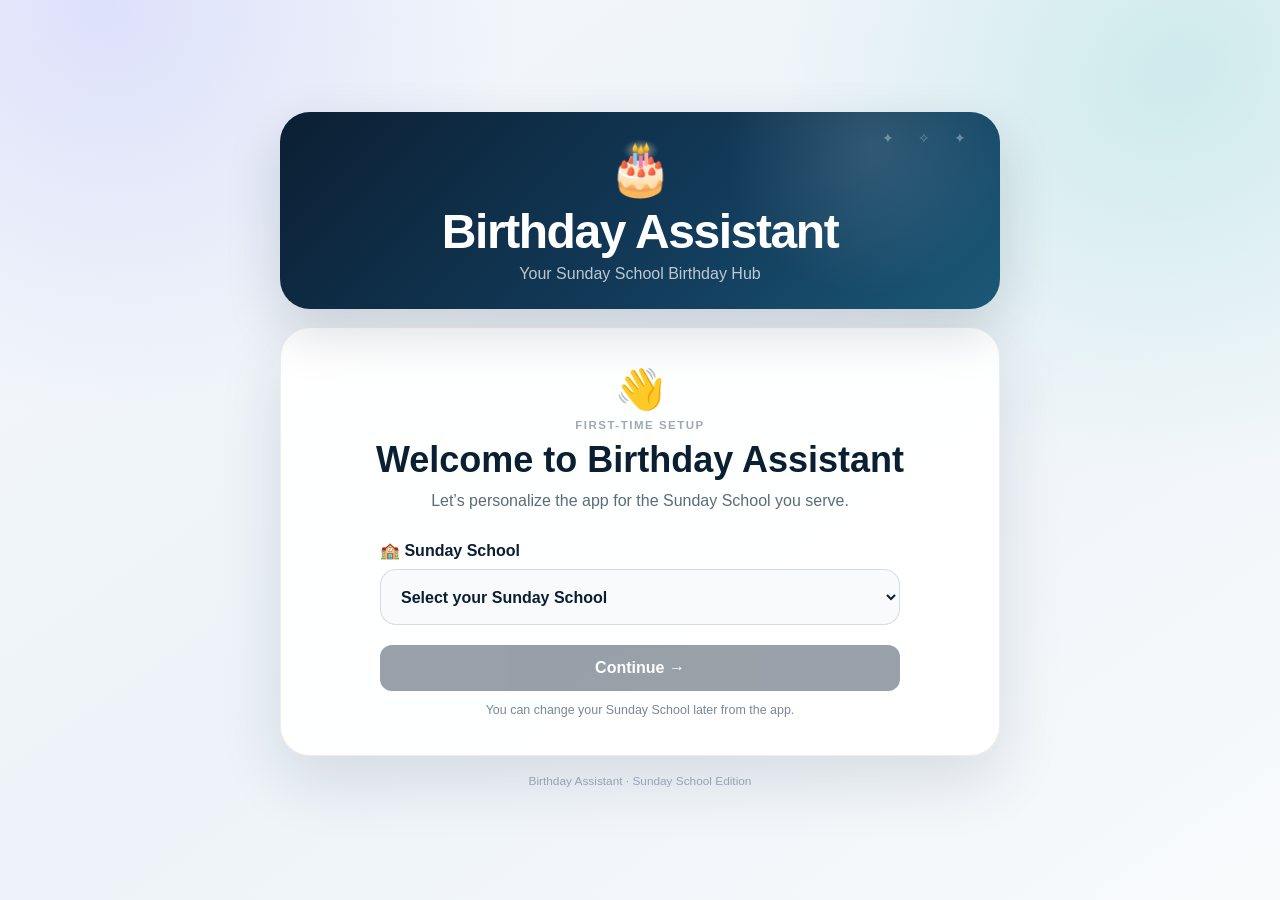
==== index.html @ 78a112b6 "Add files via upload" ====
<!DOCTYPE html>
<html lang="en">
<head>
  <meta charset="UTF-8">
  <meta name="viewport" content="width=device-width, initial-scale=1, viewport-fit=cover">
  <meta name="theme-color" content="#0b1f33">
  <meta name="apple-mobile-web-app-capable" content="yes">
  <meta name="apple-mobile-web-app-status-bar-style" content="default">
  <meta name="apple-mobile-web-app-title" content="Birthday Assistant">
  <link rel="manifest" href="manifest.json">
  <link rel="apple-touch-icon" href="icons/icon-192.png">
  <link rel="stylesheet" href="style.css?v=1.8.2">
  <title>Birthday Assistant</title>
  <script src="https://cdn.onesignal.com/sdks/web/v16/OneSignalSDK.page.js" defer></script>
  <!-- Birthday Assistant V1.8.2 — Priority 2 Step 2A -->
</head>
<body>
  <section class="class-onboarding" id="classOnboarding" aria-labelledby="classOnboardingTitle" hidden>
    <div class="class-onboarding-shell">
      <div class="class-onboarding-brand">
        <div class="class-onboarding-cake" aria-hidden="true">🎂</div>
        <div class="class-onboarding-brand-name">Birthday Assistant</div>
        <div class="class-onboarding-tagline">Your Sunday School Birthday Hub</div>
      </div>

      <div class="class-onboarding-card">
        <div class="class-onboarding-icon" aria-hidden="true">👋</div>
        <div class="section-kicker">FIRST-TIME SETUP</div>
        <h1 id="classOnboardingTitle">Welcome to Birthday Assistant</h1>
        <p class="class-onboarding-intro">Let’s personalize the app for the Sunday School you serve.</p>

        <div class="class-select-field">
          <label for="sundaySchoolSelect">🏫 Sunday School</label>
          <select id="sundaySchoolSelect">
            <option value="" selected disabled>Select your Sunday School</option>
            <option value="AvaKerolos">Ava Kerolos</option>
            <option value="Malayka">Malayka</option>
            <option value="AbounFaltaous">Abouna Faltaous</option>
          </select>
        </div>

        <div class="class-selection-preview" id="classSelectionPreview" hidden aria-live="polite">
          <div class="class-preview-logo-wrap"><img id="classPreviewLogo" class="class-preview-logo" src="logos/avakerolos-sonntagsschule.png" alt="" aria-hidden="true"></div>
          <div>
            <strong id="classPreviewName">Sunday School</strong>
            <span id="classPreviewText">Your birthday reminders and cards will be personalized for this class.</span>
          </div>
        </div>

        <button type="button" id="classOnboardingContinue" class="primary-action class-onboarding-continue" disabled>Continue →</button>
        <p class="class-onboarding-note">You can change your Sunday School later from the app.</p>
      </div>

      <div class="class-onboarding-footer">Birthday Assistant · Sunday School Edition</div>
    </div>
  </section>

  <main class="app" id="mainApp">
    <header class="hero">
      <div class="cake">🎂</div>
      <h1>Birthday Assistant</h1>
      <p>Never miss an important birthday.</p>
      <button type="button" id="selectedClassBadge" class="selected-class-badge" hidden aria-label="Change Sunday School"><img id="selectedClassBadgeLogo" class="selected-class-badge-logo" src="logos/avakerolos-sonntagsschule.png" alt="" aria-hidden="true"><span id="selectedClassBadgeText"></span><span aria-hidden="true">⌄</span></button>
      <div class="hero-tools" aria-label="App tools">
        <button type="button" id="enablePush" class="top-tool-button notification-tool needs-attention" aria-label="Enable birthday notifications" title="Birthday notifications">🔔<span class="tool-status-dot" aria-hidden="true"></span></button>
        <button type="button" id="adminDiagnosticsToggle" class="top-tool-button diagnostics-tool" aria-controls="adminDiagnostics" aria-expanded="false" title="Technical diagnostics" aria-label="Technical diagnostics">⚙️</button>
      </div>
    </header>

    <section class="notification-strip" id="notificationsPanel" aria-live="polite" hidden>
      <span id="pushStatus">⏳ Preparing push notifications...</span>
      <button id="testLocal" type="button" class="admin-only-control" hidden>🧪 Test</button>
    </section>

    <section class="card reminders-card dashboard-wide" id="remindersCard">
      <div class="section-heading">
        <div>
          <h2>🔔 Birthday Reminders</h2>
          <p class="section-subtitle">Your active birthday reminders stay here for 24 hours.</p>
        </div>
        <span id="reminderCount" class="count-badge">0</span>
      </div>
      <div id="remindersList" class="reminders-list"></div>
      <div id="noReminders" class="empty-state">
        <div class="empty-icon">🎈</div>
        <strong>No active reminders</strong>
        <span>Birthday notifications you receive will appear here.</span>
      </div>
    </section>


    <section class="card dashboard-wide my-cards-card collapsed" id="myCardsCard">
      <button type="button" class="my-cards-toggle" id="myCardsToggle" aria-expanded="false" aria-controls="myCardsContent">
        <span class="my-cards-heading">
          <span>🖼️</span>
          <span>
            <strong>My Cards</strong>
            <small>Your saved birthday cards stay here until you delete them.</small>
          </span>
        </span>
        <span class="my-cards-toggle-right">
          <span id="savedCardCount" class="count-badge">0</span>
          <span class="my-cards-chevron" aria-hidden="true">⌄</span>
        </span>
      </button>
      <div id="myCardsContent" class="my-cards-content" hidden>
        <div id="savedCardsList" class="saved-cards-grid"></div>
        <div id="noSavedCards" class="empty-state">
          <div class="empty-icon">🖼️</div>
          <strong>No saved cards yet</strong>
          <span>Create a card from a birthday reminder and save it here.</span>
        </div>
        <div class="my-cards-actions">
          <button type="button" id="createNewCardFromLibrary" class="primary-action">＋ Create New Card</button>
        </div>
      </div>
    </section>

    <details class="diagnostics admin-diagnostics" id="adminDiagnostics">
      <summary>🛠️ Technical Diagnostics</summary>
      <div class="diag-content">
        <div class="diag-row"><span>OneSignal SDK</span><strong id="diagSdk">Checking...</strong></div>
        <div class="diag-row"><span>Push supported</span><strong id="diagSupport">Checking...</strong></div>
        <div class="diag-row"><span>Native permission</span><strong id="diagPermission">Checking...</strong></div>
        <div class="diag-row"><span>Opted in</span><strong id="diagOptedIn">Checking...</strong></div>
        <div class="diag-row"><span>Subscription ID</span><strong id="diagSubId">Checking...</strong></div>
        <div class="diag-row"><span>Push token</span><strong id="diagToken">Checking...</strong></div>
        <div class="diag-row"><span>PWA service worker</span><strong id="diagPwaSw">Checking...</strong></div>
        <div class="diag-row"><span>OneSignal worker</span><strong id="diagOsSw">Checking...</strong></div>
        <div class="diag-row"><span>OneSignal worker state</span><strong id="diagOsState">Checking...</strong></div>
        <div class="diag-row"><span>OneSignal worker scope</span><strong id="diagOsScope">Checking...</strong></div>
        <div class="diag-row"><span>Selected Sunday School</span><strong id="diagSelectedClass">Checking...</strong></div>
        <div class="diag-row"><span>Notification scope</span><strong id="diagNotificationScope">Checking...</strong></div>
        <pre id="diagLog">Starting diagnostics...</pre>
      </div>
    </details>

    <section class="card dashboard-wide birthday-cards-info" id="birthdayCardsInfo">
      <div class="birthday-cards-info-icon" aria-hidden="true">🎁</div>
      <div class="birthday-cards-info-copy">
        <strong id="birthdayCardsInfoTitle">Ready to celebrate?</strong>
        <p id="birthdayCardsInfoText">Choose a birthday reminder above and turn it into a personalized card.</p>
      </div>
      <span class="birthday-cards-info-arrow" aria-hidden="true">↓</span>
    </section>
  
<section id="cardCreationHub" class="card-creation-hub" hidden aria-labelledby="cardCreationTitle">
  <div class="section-header">
    <div>
      <div class="section-kicker">Birthday Cards</div>
      <h2 id="cardCreationTitle">🎨 Create Your Birthday Card</h2>
      <p class="section-subtitle">How would you like to create it?</p>
    </div>
  </div>

  <div class="card-creation-options">
    <button type="button" class="creation-option" data-creation-method="template" onclick="BirthdayCardUI.openEditor()">
      <span class="creation-option-icon">🎨</span>
      <span class="creation-option-content">
        <strong>Create a Card</strong>
        <span>Choose a beautiful design and personalize it.</span>
      </span>
      <span class="creation-option-arrow" aria-hidden="true">›</span>
    </button>

    <button type="button" class="creation-option creation-option-ai" data-creation-method="ai">
      <span class="creation-option-icon">✨</span>
      <span class="creation-option-content">
        <strong>Use AI</strong>
        <span>Describe the person and let AI create something unique.</span>
      </span>
      <span class="creation-option-arrow" aria-hidden="true">›</span>
    </button>
  </div>

  <button type="button" id="closeCardCreationHub" class="secondary-action card-hub-back" onclick="BirthdayCardUI.closeHub()">← Back to Birthday Reminders</button>
</section>

<section id="aiCardStudio" class="ai-card-studio" hidden aria-labelledby="aiCardStudioTitle">
  <div class="ai-studio-topbar">
    <button type="button" id="closeAiStudio" class="icon-back" aria-label="Back">←</button>
    <div class="ai-studio-title">
      <div class="section-kicker">AI BIRTHDAY CARDS</div>
      <h2 id="aiCardStudioTitle">✨ AI Birthday Card Studio</h2>
      <p>Create a card that is unique to the person — not just another template.</p>
    </div>
    <div class="ai-powered-badge">✨<span><strong>AI Powered</strong><small>Unique designs</small></span></div>
  </div>

  <div class="ai-studio-layout">
    <div class="ai-input-panel">
      <div class="ai-step"><span>1</span><div><strong>Who is the card for?</strong><input id="aiPersonName" type="text" placeholder="Birthday person"></div></div>
      <div class="ai-step"><span>2</span><div><strong>Relationship</strong><div class="ai-chip-grid" id="aiRelationshipChoices">
        <button type="button" class="ai-chip active" data-ai-value="Friend">👥 Friend</button>
        <button type="button" class="ai-chip" data-ai-value="Family">👨‍👩‍👧 Family</button>
        <button type="button" class="ai-chip" data-ai-value="Partner">❤️ Partner</button>
        <button type="button" class="ai-chip" data-ai-value="Colleague">💼 Colleague</button>
      </div></div></div>
      <div class="ai-step"><span>3</span><div><strong>What's the mood?</strong><div class="ai-chip-grid" id="aiMoodChoices">
        <button type="button" class="ai-chip active" data-ai-value="Funny & Playful">😂 Funny & Playful</button>
        <button type="button" class="ai-chip" data-ai-value="Warm">❤️ Warm</button>
        <button type="button" class="ai-chip" data-ai-value="Elegant">✨ Elegant</button>
        <button type="button" class="ai-chip" data-ai-value="Energetic">⚡ Energetic</button>
      </div></div></div>
      <div class="ai-step"><span>4</span><div><strong>Interests / theme</strong><input id="aiInterest" type="text" placeholder="Football, travel, cooking..."></div></div>
      <div class="ai-step"><span>5</span><div><strong>Anything else? <em>optional</em></strong><textarea id="aiNotes" maxlength="500" placeholder="Turning 40, loves football and spending time with friends..."></textarea></div></div>
      <div class="ai-step"><span>6</span><div><strong>💡 Describe your card <em>optional</em></strong><textarea id="aiDesignDescription" maxlength="500" placeholder="Colorful and energetic, with football elements, stadium lights and lots of confetti..."></textarea><small class="ai-field-hint">Tell AI how you want the card to look, feel or be composed.</small></div></div>

      <button type="button" id="generateAiCards" class="ai-generate-button">✨ Generate My AI Card</button>
      <p class="ai-demo-note" id="aiDemoNote">Real AI generation is connected. Each generation uses OpenAI API credit.</p>
    </div>

    <div class="ai-results-panel">
      <div class="ai-results-header"><div><span class="section-kicker">AI GENERATED CARD</span><h3 id="aiResultsTitle">Your unique concepts will appear here</h3><p id="aiResultsSubtitle">Give AI a few details and it will create one personalized birthday artwork.</p></div><button type="button" id="generateAiAgain" class="secondary-action">↻ Generate New</button></div>
      <div id="aiGeneratedGrid" class="ai-generated-grid">
        <div class="ai-empty-results"><div>✨</div><strong>Nothing here yet</strong><span>Your generated birthday artwork will appear here.</span></div>
      </div>
      <div class="ai-result-actions">
        <button type="button" id="aiCustomizeSelected" class="secondary-action" disabled>✏️ Customize Selected Card</button>
        <button type="button" id="aiUseSelected" class="primary-action" disabled>💾 Save Card</button>
      </div>
    </div>
  </div>
</section>

<section id="cardEditor" class="card-editor-shell" hidden aria-labelledby="cardEditorTitle">
  <div class="editor-topbar">
    <button type="button" id="closeCardEditor" class="icon-back" aria-label="Back"><span aria-hidden="true">←</span></button>
    <div>
      <div class="section-kicker">BIRTHDAY CARDS</div>
      <h2 id="cardEditorTitle">Create Birthday Card</h2>
    </div>
    <div class="editor-badge" aria-hidden="true">🎂</div>
  </div>

  <div class="editor-layout">
    <div class="card-preview-panel">
      <div class="preview-label">LIVE PREVIEW</div>
      <div id="birthdayCardPreview" class="birthday-card-preview theme-celebration">
        <img id="previewAIImage" class="preview-ai-image" alt="AI-generated birthday artwork" hidden>
        <div class="card-theme-watermark" aria-hidden="true">🎉</div>
        <div class="card-decoration card-decoration-top">🎈　🎈　🎈</div>
        <div class="card-eyebrow">HAPPY BIRTHDAY</div>
        <div id="previewName" class="preview-name">Birthday!</div>
        <div id="previewMessage" class="preview-message"></div>
        <div class="card-decoration card-decoration-bottom">🎂　🎁　🎉</div>
      </div>
    </div>

    <div class="editor-controls">
      <div class="editor-field">
        <label for="cardName">Name</label>
        <input id="cardName" type="text" maxlength="60" autocomplete="off">
      </div>

      <div class="editor-field">
        <div class="field-label-row">
          <label for="cardMessage">Deine Nachricht</label>
          <span id="messageCounter">0/220</span>
        </div>
        <textarea id="cardMessage" maxlength="220" rows="5"></textarea>
      </div>

      <div class="design-section">
        <div class="field-label-row">
          <span class="field-label">Choose a Design</span>
          <button type="button" id="shuffleDesigns" class="shuffle-designs" title="Show six new designs">↻ New designs</button>
        </div>
        <div id="designOptions" class="design-options" aria-label="Birthday card designs"></div>
      </div>

      <div class="editor-actions">
        <button type="button" id="saveBirthdayCard" class="primary-action">💾 Save Card</button>
        <button type="button" id="cancelCardEditor" class="secondary-action">← Back</button>
      </div>
    </div>
  </div>
</section>


<div id="v151ComingSoon" class="v151-coming-soon" hidden role="dialog" aria-modal="true" aria-labelledby="v151ComingSoonTitle">
  <div class="v151-dialog">
    <div class="v151-dialog-icon" id="v151DialogIcon">🎨</div>
    <h3 id="v151ComingSoonTitle">Card Creator</h3>
    <p id="v151ComingSoonText">This creation option is part of the next V1.5 step. The V1.5.1 hub is ready, while the actual creator will be added next.</p>
    <button type="button" id="closeV151Dialog" class="primary-action">Got it</button>
  </div>
</div>


<div class="app-version" aria-label="App version">V1.8.2 • Step 2B</div>

</main>

  <script>
    window.OneSignalDeferred = window.OneSignalDeferred || [];

    OneSignalDeferred.push(async function(OneSignal) {
      try {
        OneSignal.Debug.setLogLevel("trace");
        window.__oneSignal = OneSignal;

        const registration = await navigator.serviceWorker.register(
          "onesignal/OneSignalSDKWorker.js",
          { scope: "/birthday-assistant/onesignal/" }
        );

        window.__oneSignalWorkerRegistration = registration;
        window.dispatchEvent(new Event("onesignal-worker-registered"));

        await OneSignal.init({
          appId: "eafe14ef-fde2-4de8-880f-686a9a28d54e",
          serviceWorkerPath: "/birthday-assistant/onesignal/OneSignalSDKWorker.js",
          serviceWorkerParam: {
            scope: "/birthday-assistant/onesignal/"
          },
          serviceWorkerOverrideForTypical: true
        });

        window.dispatchEvent(new Event("onesignal-ready"));
      } catch (error) {
        console.error("OneSignal setup failed:", error);
        window.__oneSignalInitError = error;
        window.dispatchEvent(new CustomEvent("onesignal-error", { detail: error }));
      }
    });
  </script>

  
<script>
  window.BirthdayCardUI = {
    currentName: "",
    openHub: function(name) {
      this.currentName = name || "Birthday";
      var hub = document.getElementById("cardCreationHub");
      var editor = document.getElementById("cardEditor");
      if (editor) editor.hidden = true;
      if (hub) {
        hub.hidden = false;
        hub.scrollIntoView({behavior:"smooth", block:"start"});
      }
    },
    openEditor: function() {
      var hub = document.getElementById("cardCreationHub");
      var editor = document.getElementById("cardEditor");
      if (!editor) return;
      if (window.BirthdayAssistantV151 && typeof window.BirthdayAssistantV151.openEditor === "function") {
        window.BirthdayAssistantV151.openEditor(this.currentName || "Birthday");
        return;
      }
      var name = this.currentName || "Birthday";
      var nameInput = document.getElementById("cardName");
      var messageInput = document.getElementById("cardMessage");
      if (nameInput) nameInput.value = name;
      if (messageInput) messageInput.value =
        "🎂 Alles Gute zum Geburtstag, " + name + "! Ich wünsche dir einen wunderschönen Tag voller Freude, Glück und schöner Momente! 🎉";
      if (hub) hub.hidden = true;
      editor.hidden = false;
      editor.scrollIntoView({behavior:"smooth", block:"start"});
      if (typeof window.updateBirthdayCardPreview === "function") window.updateBirthdayCardPreview();
    },
    closeHub: function() {
      var hub = document.getElementById("cardCreationHub");
      var editor = document.getElementById("cardEditor");
      if (editor) editor.hidden = true;
      if (hub) hub.hidden = true;
      var reminders = document.getElementById("remindersCard");
      if (reminders) reminders.scrollIntoView({behavior:"smooth", block:"start"});
    }
  };
</script>

  <script src="app.js?v=1.8.2"></script>
</body>
</html>
---- style.css ----
* { box-sizing:border-box; }
body { margin:0; font-family:-apple-system,BlinkMacSystemFont,"Segoe UI",sans-serif; background:#f4f7fa; color:#0b1f33; }
.app { max-width:680px; margin:0 auto; padding:24px 18px 40px; }
.hero { position:relative; text-align:center; padding:18px 10px 24px; }
.cake { font-size:52px; }
h1 { margin:8px 0; font-size:30px; }
.hero p { margin:0; color:#5d6b78; }
.card { background:white; border-radius:18px; padding:20px; margin:14px 0; box-shadow:0 6px 20px rgba(11,31,51,.08); }
.card h2 { margin-top:0; font-size:20px; }
.card p { color:#5d6b78; line-height:1.5; }
.section-heading { display:flex; justify-content:space-between; align-items:flex-start; gap:12px; }
.section-heading h2 { margin-bottom:4px; }
.section-subtitle { margin:0; font-size:14px; }
.count-badge { min-width:30px; height:30px; padding:5px 9px; border-radius:999px; background:#e9eef3; color:#0b1f33; font-weight:700; text-align:center; }
.reminders-list { display:grid; gap:12px; margin-top:16px; }
.reminder-item { display:grid; grid-template-columns:auto minmax(0,1fr) auto; gap:13px; align-items:center; padding:14px; border:1px solid #e7edf2; border-radius:14px; background:#fbfcfd; }
.reminder-icon { width:42px; height:42px; display:grid; place-items:center; flex:0 0 42px; border-radius:12px; background:#eef3f7; font-size:22px; }
.reminder-content { min-width:0; }
.reminder-content h3 { margin:0 0 5px; font-size:17px; }
.reminder-content p { margin:0 0 7px; font-size:14px; color:#425466; }
.reminder-expiry { font-size:12px; color:#71808d; }
.empty-state { padding:20px 8px 6px; text-align:center; color:#71808d; }
.empty-state[hidden] { display:none; }
.empty-icon { font-size:34px; margin-bottom:6px; }
.empty-state strong, .empty-state span { display:block; }
.empty-state strong { color:#425466; margin-bottom:3px; }
button { width:100%; border:0; border-radius:12px; padding:14px 16px; margin-top:10px; font-size:16px; font-weight:600; cursor:pointer; background:#0b1f33; color:white; }
button.secondary { background:#e9eef3; color:#0b1f33; }
button:disabled { opacity:.55; cursor:default; }
.diagnostics { font-size:14px; }
.diag-row { display:flex; justify-content:space-between; gap:16px; padding:9px 0; border-bottom:1px solid #edf1f4; }
.diag-row span { color:#5d6b78; }
.diag-row strong { text-align:right; overflow-wrap:anywhere; max-width:60%; }
#diagLog { margin:14px 0 0; padding:12px; background:#0b1f33; color:#dce7ef; border-radius:10px; white-space:pre-wrap; overflow-wrap:anywhere; max-height:320px; overflow:auto; font-size:11px; }
details.diagnostics summary { cursor:pointer; font-size:18px; font-weight:700; list-style:none; }
details.diagnostics summary::-webkit-details-marker { display:none; }
details.diagnostics summary::after { content:"＋"; float:right; font-size:20px; }
details.diagnostics[open] summary::after { content:"−"; }
.diag-content { margin-top:14px; }
@media (max-width:430px) { .app { padding-left:14px; padding-right:14px; } .card { padding:17px; } }



/* =========================================================
   V1.5.1 — Birthday Card Creation Hub
   ========================================================= */
.card-creation-hub {
  margin-top: 18px;
  padding: 18px;
  border-radius: 24px;
  background: linear-gradient(180deg, rgba(255,255,255,.98), rgba(247,249,252,.98));
  border: 1px solid rgba(20, 35, 55, .08);
  box-shadow: 0 12px 30px rgba(20, 35, 55, .08);
}

.card-creation-hub[hidden],
.v151-coming-soon[hidden] {
  display: none !important;
}

.section-kicker {
  font-size: .76rem;
  font-weight: 800;
  letter-spacing: .08em;
  text-transform: uppercase;
  opacity: .62;
  margin-bottom: 4px;
}

.section-subtitle {
  margin: 4px 0 0;
  opacity: .7;
}

.card-creation-options {
  display: grid;
  gap: 12px;
  margin-top: 18px;
}

.creation-option {
  width: 100%;
  display: grid;
  grid-template-columns: 52px 1fr 24px;
  align-items: center;
  gap: 12px;
  text-align: left;
  border: 1px solid rgba(20, 35, 55, .08);
  border-radius: 18px;
  padding: 14px 14px 14px 12px;
  background: #fff;
  box-shadow: 0 5px 15px rgba(20, 35, 55, .06);
  cursor: pointer;
  transition: transform .16s ease, box-shadow .16s ease, border-color .16s ease;
}

.creation-option:hover,
.creation-option:focus-visible {
  transform: translateY(-1px);
  box-shadow: 0 9px 22px rgba(20, 35, 55, .10);
  border-color: rgba(20, 35, 55, .16);
  outline: none;
}

.creation-option:active {
  transform: translateY(0);
}

.creation-option-icon {
  width: 52px;
  height: 52px;
  display: grid;
  place-items: center;
  border-radius: 16px;
  font-size: 1.65rem;
  background: #f3f6fa;
}

.creation-option-content {
  display: grid;
  gap: 3px;
}

.creation-option-content strong {
  font-size: 1rem;
}

.creation-option-content span {
  font-size: .86rem;
  line-height: 1.35;
  opacity: .68;
}

.creation-option-arrow {
  font-size: 1.55rem;
  opacity: .42;
  text-align: center;
}

.card-hub-back {
  width: 100%;
  margin-top: 16px;
}

.create-birthday-card-button {
  width: auto;
  min-width: 210px;
  margin: 0;
  padding: 12px 18px;
  font-size: 14px;
  white-space: nowrap;
}

.v151-coming-soon {
  position: fixed;
  inset: 0;
  z-index: 1000;
  display: grid;
  place-items: center;
  padding: 20px;
  background: rgba(15, 23, 42, .48);
  backdrop-filter: blur(4px);
}

.v151-dialog {
  width: min(100%, 390px);
  padding: 24px;
  border-radius: 24px;
  background: #fff;
  text-align: center;
  box-shadow: 0 25px 70px rgba(0,0,0,.24);
}

.v151-dialog-icon {
  font-size: 2.5rem;
  margin-bottom: 8px;
}

.v151-dialog h3 {
  margin: 0 0 8px;
}

.v151-dialog p {
  margin: 0;
  line-height: 1.5;
  opacity: .72;
}

.v151-dialog .primary-action {
  width: 100%;
  margin-top: 18px;
}

@media (min-width: 640px) {
  .card-creation-options {
    grid-template-columns: repeat(3, 1fr);
  }

  .creation-option {
    grid-template-columns: 1fr;
    text-align: center;
    padding: 20px 14px;
  }

  .creation-option-icon {
    margin: 0 auto 4px;
  }

  .creation-option-arrow {
    display: none;
  }
}


/* =========================================================
   V1.5.2 — Birthday Card Editor
   ========================================================= */
.card-editor[hidden] { display: none !important; }
.card-editor {
  margin-top: 18px;
  padding: 18px;
  border-radius: 24px;
  background: linear-gradient(180deg, rgba(255,255,255,.99), rgba(247,249,252,.99));
  border: 1px solid rgba(20,35,55,.08);
  box-shadow: 0 12px 30px rgba(20,35,55,.08);
}
.editor-topbar { display:flex; align-items:center; gap:12px; margin-bottom:18px; }
.editor-back { border:0; background:transparent; padding:8px 4px; font-weight:700; cursor:pointer; }
.editor-title-wrap { flex:1; }
.editor-title-wrap h2 { margin:0; }
.editor-layout { display:grid; gap:20px; }
.card-preview-wrap { display:flex; justify-content:center; }
.birthday-card-preview {
  width:min(100%, 430px);
  aspect-ratio:4/5;
  position:relative;
  overflow:hidden;
  border-radius:28px;
  padding:28px;
  display:flex;
  flex-direction:column;
  justify-content:space-between;
  text-align:center;
  box-shadow:0 20px 45px rgba(20,35,55,.18);
  transition:background .25s ease, color .25s ease;
}
.card-preview-inner { position:relative; z-index:2; margin:auto 0; }
.card-small-title { font-size:.8rem; letter-spacing:.2em; font-weight:900; margin-bottom:10px; }
.card-preview-name { font-size:clamp(2rem, 9vw, 3.2rem); line-height:1.02; font-weight:900; word-break:break-word; }
.card-preview-message { margin:20px auto 0; max-width:330px; font-size:1rem; line-height:1.5; font-weight:650; white-space:pre-wrap; word-break:break-word; }
.card-decoration { position:relative; z-index:2; font-size:clamp(1.5rem, 6vw, 2.3rem); letter-spacing:.08em; }
.card-sparkles { position:absolute; inset:12% 10% auto; opacity:.55; font-size:1.2rem; letter-spacing:1.2rem; }
.editor-controls { display:grid; gap:16px; }
.editor-field { display:grid; gap:8px; }
.editor-field label, .field-label-row label { font-weight:800; }
.field-label-row { display:flex; justify-content:space-between; align-items:center; gap:12px; }
.character-count, .selected-design-label { font-size:.78rem; opacity:.6; }
.editor-field input, .editor-field textarea {
  width:100%; box-sizing:border-box; border:1px solid rgba(20,35,55,.14); border-radius:14px;
  padding:13px 14px; font:inherit; background:#fff; color:inherit; outline:none;
}
.editor-field textarea { resize:vertical; min-height:120px; }
.editor-field input:focus, .editor-field textarea:focus { border-color:rgba(11,31,51,.45); box-shadow:0 0 0 3px rgba(11,31,51,.08); }
.design-choices { display:grid; grid-template-columns:repeat(3,1fr); gap:10px; }
.design-choice { border:1px solid rgba(20,35,55,.09); border-radius:16px; background:#fff; padding:9px 6px; display:grid; gap:6px; place-items:center; font:inherit; font-size:.78rem; font-weight:750; cursor:pointer; }
.design-choice.selected { border-color:#0b1f33; box-shadow:0 0 0 2px rgba(11,31,51,.1); }
.design-thumb { width:58px; height:58px; border-radius:13px; display:grid; place-items:center; font-size:1.55rem; }
.editor-status { min-height:20px; font-size:.86rem; text-align:center; opacity:.8; }
.editor-save { width:100%; }
.card-theme-watermark {
  position: absolute;
  right: -10%;
  bottom: 8%;
  font-size: clamp(5rem, 18vw, 10rem);
  line-height: 1;
  opacity: .10;
  transform: rotate(-12deg);
  pointer-events: none;
}

.theme-celebration { background: radial-gradient(circle at 20% 20%, #ff6b8a, transparent 35%), linear-gradient(145deg, #ff6b6b, #ffb347); }
.theme-kids { background: radial-gradient(circle at 80% 20%, #ffd6f6, transparent 35%), linear-gradient(145deg, #7dd3fc, #c4b5fd); }
.theme-sports { background: radial-gradient(circle at 70% 30%, #60a5fa, transparent 35%), linear-gradient(145deg, #2563eb, #0f766e); }
.theme-elegant { background: radial-gradient(circle at 25% 20%, #f5f3ff, transparent 28%), linear-gradient(145deg, #111827, #4c1d95); }
.theme-fun { background: radial-gradient(circle at 25% 25%, #fde68a, transparent 30%), linear-gradient(145deg, #14b8a6, #ec4899); }
.theme-classic { background: radial-gradient(circle at 75% 15%, #fed7aa, transparent 30%), linear-gradient(145deg, #9a3412, #b45309); }
.theme-adventure { background: radial-gradient(circle at 78% 18%, #fde68a, transparent 28%), linear-gradient(145deg, #0f766e, #14532d 60%, #0f172a); }
.theme-magical { background: radial-gradient(circle at 18% 18%, #fbcfe8, transparent 30%), linear-gradient(145deg, #7c3aed, #db2777 60%, #2563eb); }
.theme-flowers { background: radial-gradient(circle at 22% 18%, #fbcfe8, transparent 32%), linear-gradient(145deg, #166534, #be185d 58%, #f59e0b); }
.theme-gaming { background: radial-gradient(circle at 70% 20%, #22d3ee, transparent 28%), linear-gradient(145deg, #111827, #312e81 58%, #7e22ce); }
.theme-space { background: radial-gradient(circle at 30% 18%, #fef3c7, transparent 18%), linear-gradient(145deg, #020617, #172554 58%, #312e81); }
.theme-rainbow { background: conic-gradient(from 210deg at 50% 50%, #ef4444, #f59e0b, #eab308, #22c55e, #06b6d4, #3b82f6, #8b5cf6, #ef4444); }

/* Mini design previews: show the actual theme, not just a colored square. */
.design-swatch {
  width: 100%;
  height: 100%;
  border-radius: 11px;
  display: grid;
  place-items: center;
  text-align: center;
  position: relative;
  color: white;
  padding: 7px;
  isolation: isolate;
}
.design-swatch::after {
  content: "";
  position: absolute;
  inset: 0;
  background: radial-gradient(circle at 72% 24%, rgba(255,255,255,.28), transparent 28%);
  border-radius: inherit;
  z-index: -1;
}
.design-swatch-pattern {
  position: absolute;
  top: 8px;
  left: 6px;
  right: 6px;
  font-size: .65rem;
  white-space: nowrap;
  overflow: hidden;
  opacity: .9;
}
.design-swatch > strong { font-size: 1.7rem; margin-top: 4px; }
.design-swatch-name {
  position: absolute;
  left: 7px;
  right: 7px;
  bottom: 6px;
  font-size: .55rem;
  font-weight: 900;
  letter-spacing: .06em;
  text-transform: uppercase;
  text-shadow: 0 1px 4px rgba(0,0,0,.35);
}

@media (min-width: 720px) {
  .editor-layout {
    grid-template-columns: minmax(300px, 1.05fr) minmax(300px, .95fr);
    align-items: start;
  }

  .card-preview-panel {
    position: sticky;
    top: 16px;
  }

  .birthday-card-preview {
    width: min(100%, 430px);
  }
}

/* V1.5.3.1 — editor shell and navigation polish */
.card-editor-shell {
  margin-top: 18px;
  padding: 18px;
  border-radius: 28px;
  background:
    radial-gradient(circle at 15% 10%, rgba(94, 234, 212, .10), transparent 24%),
    radial-gradient(circle at 85% 12%, rgba(129, 140, 248, .16), transparent 30%),
    linear-gradient(145deg, #f8fbff 0%, #eef3f9 52%, #f9fbff 100%);
  border: 1px solid rgba(20, 35, 55, .08);
  box-shadow: 0 22px 55px rgba(15, 30, 55, .12);
  overflow: hidden;
}

.card-editor-shell[hidden] {
  display: none !important;
}

.editor-topbar {
  display: grid;
  grid-template-columns: 42px 1fr 42px;
  align-items: center;
  gap: 12px;
  margin-bottom: 18px;
}

.editor-topbar h2 {
  margin: 0;
  font-size: clamp(1.25rem, 4vw, 1.65rem);
}

.icon-back {
  width: 42px;
  height: 42px;
  border: 0;
  border-radius: 14px;
  background: #0b1f33;
  color: #fff;
  display: grid;
  place-items: center;
  font-size: 1.35rem;
  font-weight: 800;
  cursor: pointer;
  box-shadow: 0 8px 18px rgba(20,35,55,.14);
}

.icon-back:hover { background: #123b5a; }

.editor-badge {
  width: 42px;
  height: 42px;
  display: grid;
  place-items: center;
  border-radius: 14px;
  background: rgba(255,255,255,.82);
  box-shadow: 0 8px 18px rgba(20,35,55,.08);
}

/* V1.5.2.2 — energetic dashboard + responsive polish */
body {
  min-height: 100vh;
  background:
    radial-gradient(circle at 8% 0%, rgba(99,102,241,.10), transparent 26%),
    radial-gradient(circle at 92% 8%, rgba(20,184,166,.10), transparent 25%),
    linear-gradient(145deg, #f5f8fc 0%, #edf3f8 50%, #f8fafc 100%);
}

.app {
  width: min(1120px, calc(100% - 28px));
  max-width: 1120px;
  margin: 0 auto;
  padding: 22px 0 52px;
  display: grid;
  grid-template-columns: 1fr;
  gap: 16px;
}

.hero {
  grid-column: 1 / -1;
  position: relative;
  overflow: hidden;
  padding: 28px 26px;
  border-radius: 30px;
  background:
    radial-gradient(circle at 15% 20%, rgba(255,255,255,.24), transparent 25%),
    radial-gradient(circle at 85% 80%, rgba(255,255,255,.14), transparent 28%),
    linear-gradient(135deg, #0b1f33 0%, #123b5a 55%, #174d66 100%);
  color: white;
  text-align: left;
  box-shadow: 0 24px 55px rgba(11,31,51,.20);
}

.hero::after {
  content: "✦   ✧   ✦";
  position: absolute;
  right: 26px;
  top: 18px;
  font-size: 1.3rem;
  letter-spacing: .8rem;
  opacity: .30;
}

.hero .cake {
  font-size: 42px;
}

.hero h1 {
  margin: 5px 0 4px;
  font-size: clamp(1.9rem, 4vw, 2.8rem);
  letter-spacing: -.03em;
}

.hero p {
  color: rgba(255,255,255,.72);
  margin: 0;
}

.card,
.card-creation-hub,
.card-editor-shell {
  margin: 0;
}

.dashboard-wide {
  grid-column: 1 / -1;
}

.dashboard-panel {
  height: 100%;
}

.notifications-panel,
.diagnostics {
  min-width: 0;
}

.card {
  border: 1px solid rgba(20,35,55,.06);
  box-shadow: 0 14px 34px rgba(11,31,51,.08);
}

.reminders-card {
  background:
    linear-gradient(180deg, rgba(255,255,255,.98), rgba(248,251,253,.98));
}

.birthday-cards-info {
  background:
    radial-gradient(circle at 90% 20%, rgba(99,102,241,.08), transparent 28%),
    linear-gradient(135deg, rgba(255,255,255,.98), rgba(244,248,252,.98));
}

@media (min-width: 760px) {
  .app {
    grid-template-columns: minmax(0, 1.25fr) minmax(300px, .75fr);
    align-items: stretch;
  }

  .hero,
  .dashboard-wide,
  .card-creation-hub,
  .card-editor-shell,
  .v151-coming-soon {
    grid-column: 1 / -1;
  }

  .notifications-panel,
  .diagnostics {
    grid-column: span 1;
  }
}

@media (min-width: 1000px) {
  .app {
    gap: 18px;
  }

  .reminders-card {
    padding: 24px;
  }

  .editor-layout {
    grid-template-columns: minmax(420px, 1.1fr) minmax(390px, .9fr);
  }

  .design-options {
    grid-template-columns: repeat(3, minmax(0, 1fr));
  }
}

@media (max-width: 759px) {
  .app {
    width: min(100% - 20px, 680px);
    padding-top: 10px;
  }

  .hero {
    padding: 22px 20px;
  }

  .editor-layout {
    grid-template-columns: 1fr;
  }

  .birthday-card-preview {
    width: min(100%, 410px);
  }

  .design-options {
    grid-template-columns: repeat(2, minmax(0, 1fr));
  }
}

.shuffle-designs {
  width: auto;
  margin: 0;
  padding: 6px 9px;
  border-radius: 10px;
  background: rgba(11,31,51,.07);
  color: #0b1f33;
  font-size: .72rem;
  font-weight: 800;
}

.shuffle-designs:hover {
  background: rgba(11,31,51,.12);
}

.modal-open { overflow: hidden; }

.saved-card-preview-modal {
  position: fixed;
  inset: 0;
  z-index: 1000;
  display: grid;
  place-items: center;
  padding: max(14px, env(safe-area-inset-top)) 14px max(14px, env(safe-area-inset-bottom));
}
.saved-card-preview-modal[hidden] { display: none !important; }
.saved-card-preview-backdrop { position:absolute; inset:0; background: rgba(5,14,25,.72); backdrop-filter: blur(10px); }
.saved-card-preview-dialog {
  position: relative;
  width: min(720px, 100%);
  max-height: calc(100vh - 28px);
  overflow: auto;
  padding: 14px;
  border-radius: 24px;
  background: rgba(248,251,255,.98);
  box-shadow: 0 30px 90px rgba(0,0,0,.30);
}
.saved-card-preview-toolbar { display:flex; align-items:center; justify-content:space-between; gap:12px; margin-bottom:10px; }
.saved-card-preview-toolbar .icon-back { flex:0 0 auto; }
.saved-card-full-preview-wrap { display:grid; place-items:center; }
.saved-card-full-preview { width: min(100%, 520px); }
.saved-card-preview-actions { display:grid; grid-template-columns: 1fr 1fr; gap:10px; margin-top:12px; }

.app-version {
  grid-column: 1 / -1;
  text-align: center;
  font-size: .62rem;
  font-weight: 700;
  letter-spacing: .08em;
  opacity: .32;
  padding-top: 2px;
}


/* V1.5.3.1 — Collapsible My Cards + themed previews */
.my-cards-card {
  overflow: hidden;
}

.my-cards-toggle {
  width: 100%;
  display: flex;
  align-items: center;
  justify-content: space-between;
  gap: 14px;
  padding: 0;
  border: 0;
  background: transparent;
  color: inherit;
  text-align: left;
  cursor: pointer;
}

.my-cards-heading {
  display: flex;
  align-items: center;
  gap: 10px;
  min-width: 0;
}

.my-cards-heading > span:first-child { font-size: 1.35rem; }
.my-cards-heading strong { display: block; font-size: 1.05rem; }
.my-cards-heading small { display: block; margin-top: 3px; font-size: .72rem; opacity: .55; }
.my-cards-toggle-right { display:flex; align-items:center; gap:8px; flex:0 0 auto; }
.my-cards-chevron {
  width: 30px; height: 30px; border-radius: 10px;
  display:grid; place-items:center;
  background: rgba(11,31,51,.07);
  font-size: 1.05rem;
  transition: transform .18s ease;
}
.my-cards-card:not(.collapsed) .my-cards-chevron { transform: rotate(180deg); }
.my-cards-content { margin-top: 14px; }
.my-cards-card.collapsed .my-cards-content { display: none; }
.my-cards-toggle:focus-visible { outline: 3px solid rgba(45,80,130,.20); outline-offset: 5px; border-radius: 12px; }

/* V1.5.3 — My Cards library */
.my-cards-card {
  background:
    radial-gradient(circle at 12% 15%, rgba(94, 234, 212, .10), transparent 24%),
    radial-gradient(circle at 88% 10%, rgba(129, 140, 248, .10), transparent 28%),
    linear-gradient(135deg, rgba(255,255,255,.98), rgba(245,248,252,.98));
}

.saved-cards-grid {
  display: grid;
  grid-template-columns: repeat(2, minmax(0, 1fr));
  gap: 16px;
  margin-top: 16px;
}

.saved-card-item {
  min-width: 0;
  padding: 12px;
  border: 1px solid rgba(20,35,55,.08);
  border-radius: 20px;
  background: rgba(255,255,255,.82);
  box-shadow: 0 10px 28px rgba(20,35,55,.07);
}

.saved-card-preview {
  width: 100%;
  max-width: none;
  aspect-ratio: 4 / 5;
  border-radius: 17px;
  padding: 20px;
  box-shadow: 0 12px 26px rgba(15,25,45,.15);
}

.saved-card-preview .preview-name {
  font-size: clamp(1.45rem, 4vw, 2.5rem);
}

.saved-card-preview .preview-message {
  font-size: clamp(.7rem, 1.8vw, .92rem);
  max-width: 270px;
}

.saved-card-preview .card-eyebrow {
  font-size: .58rem;
}

.saved-card-preview .card-decoration {
  font-size: 1.15rem;
}

.saved-card-meta {
  padding: 12px 3px 8px;
}

.saved-card-person {
  font-weight: 900;
  font-size: 1rem;
  overflow-wrap: anywhere;
}

.saved-card-details {
  margin-top: 3px;
  font-size: .72rem;
  opacity: .55;
  overflow-wrap: anywhere;
}

.saved-card-actions {
  display: grid;
  grid-template-columns: repeat(4, minmax(0, 1fr));
  gap: 7px;
}

.saved-card-preview { cursor: pointer; }
.saved-card-preview:focus-visible { outline: 3px solid rgba(45,80,130,.30); outline-offset: 3px; }

.saved-card-actions button {
  min-width: 0;
  padding: 9px 6px;
  font-size: .72rem;
  white-space: nowrap;
}

.danger-action {
  color: #9f1239;
  background: rgba(159,18,57,.06);
}

.my-cards-actions {
  display: flex;
  justify-content: center;
  margin-top: 16px;
}

@media (max-width: 759px) {
  .saved-cards-grid {
    grid-template-columns: 1fr;
  }
}

@media (max-width: 560px) {
  .saved-card-actions { grid-template-columns: repeat(2, minmax(0, 1fr)); }
  .saved-card-preview-dialog { border-radius: 20px; padding: 10px; }
  .saved-card-full-preview { width: min(100%, 390px); }
}


/* V1.5.3.2 — Theme consistency patch.
   Keep the visual identity identical across live preview, thumbnails, saved cards and full-screen preview. */
.birthday-card-preview.theme-celebration,
.design-swatch.theme-celebration { background-color:#ff8a65 !important; background-image:radial-gradient(circle at 20% 20%, #ff6b8a, transparent 35%), linear-gradient(145deg, #ff6b6b, #ffb347) !important; color:#fff !important; }
.birthday-card-preview.theme-kids,
.design-swatch.theme-kids { background-color:#8dd8f8 !important; background-image:radial-gradient(circle at 80% 20%, #ffd6f6, transparent 35%), linear-gradient(145deg, #7dd3fc, #c4b5fd) !important; color:#fff !important; }
.birthday-card-preview.theme-sports,
.design-swatch.theme-sports { background-color:#2563eb !important; background-image:radial-gradient(circle at 70% 30%, #60a5fa, transparent 35%), linear-gradient(145deg, #2563eb, #0f766e) !important; color:#fff !important; }
.birthday-card-preview.theme-elegant,
.design-swatch.theme-elegant { background-color:#24114f !important; background-image:radial-gradient(circle at 25% 20%, #f5f3ff, transparent 28%), linear-gradient(145deg, #111827, #4c1d95) !important; color:#fff !important; }
.birthday-card-preview.theme-fun,
.design-swatch.theme-fun { background-color:#ec4899 !important; background-image:radial-gradient(circle at 25% 25%, #fde68a, transparent 30%), linear-gradient(145deg, #14b8a6, #ec4899) !important; color:#fff !important; }
.birthday-card-preview.theme-classic,
.design-swatch.theme-classic { background-color:#9a3412 !important; background-image:radial-gradient(circle at 75% 15%, #fed7aa, transparent 30%), linear-gradient(145deg, #9a3412, #b45309) !important; color:#fff !important; }
.birthday-card-preview.theme-adventure,
.design-swatch.theme-adventure { background-color:#14532d !important; background-image:radial-gradient(circle at 78% 18%, #fde68a, transparent 28%), linear-gradient(145deg, #0f766e, #14532d 60%, #0f172a) !important; color:#fff !important; }
.birthday-card-preview.theme-magical,
.design-swatch.theme-magical { background-color:#7c3aed !important; background-image:radial-gradient(circle at 18% 18%, #fbcfe8, transparent 30%), linear-gradient(145deg, #7c3aed, #db2777 60%, #2563eb) !important; color:#fff !important; }
.birthday-card-preview.theme-flowers,
.design-swatch.theme-flowers { background-color:#166534 !important; background-image:radial-gradient(circle at 22% 18%, #fbcfe8, transparent 32%), linear-gradient(145deg, #166534, #be185d 58%, #f59e0b) !important; color:#fff !important; }
.birthday-card-preview.theme-gaming,
.design-swatch.theme-gaming { background-color:#312e81 !important; background-image:radial-gradient(circle at 70% 20%, #22d3ee, transparent 28%), linear-gradient(145deg, #111827, #312e81 58%, #7e22ce) !important; color:#fff !important; }
.birthday-card-preview.theme-space,
.design-swatch.theme-space { background-color:#172554 !important; background-image:radial-gradient(circle at 30% 18%, #fef3c7, transparent 18%), linear-gradient(145deg, #020617, #172554 58%, #312e81) !important; color:#fff !important; }
.birthday-card-preview.theme-rainbow,
.design-swatch.theme-rainbow { background-color:#8b5cf6 !important; background-image:conic-gradient(from 210deg at 50% 50%, #ef4444, #f59e0b, #eab308, #22c55e, #06b6d4, #3b82f6, #8b5cf6, #ef4444) !important; color:#fff !important; }

/* Make the editor navigation control visibly intentional even if an older style is cached. */
.card-editor-shell .icon-back,
.saved-card-preview-toolbar .icon-back {
  background:#0b1f33 !important;
  color:#fff !important;
  border:0 !important;
  opacity:1 !important;
}
.card-editor-shell .icon-back::before { content:"←"; }
.card-editor-shell .icon-back { font-size:0 !important; }
.card-editor-shell .icon-back::before { font-size:1.35rem; }

/* =========================================================
   V1.6.2 — AI Birthday Card Studio
   ========================================================= */
.ai-card-studio[hidden] { display:none !important; }
.ai-card-studio { margin-top:18px; padding:22px; border-radius:28px; background:linear-gradient(135deg,#f8fbff 0%,#f5f0ff 52%,#eefbff 100%); border:1px solid rgba(75,60,150,.10); box-shadow:0 18px 45px rgba(40,35,90,.12); }
.ai-studio-topbar { display:flex; align-items:center; gap:14px; margin-bottom:20px; }
.ai-studio-topbar .icon-back { width:46px; height:46px; flex:0 0 46px; margin:0; padding:0; border-radius:15px; display:grid; place-items:center; background:#0b1f33; color:#fff; font-size:22px; }
.ai-studio-title { flex:1; }
.ai-studio-title h2 { margin:2px 0 4px; font-size:clamp(1.45rem,3vw,2rem); }
.ai-studio-title p { margin:0; opacity:.65; }
.ai-powered-badge { display:flex; align-items:center; gap:9px; padding:10px 14px; border-radius:16px; background:linear-gradient(135deg,#eee7ff,#e7f9ff); color:#4d35b5; }
.ai-powered-badge > span { display:grid; gap:1px; }
.ai-powered-badge small { opacity:.65; }
.ai-studio-layout { display:grid; grid-template-columns:minmax(320px,.85fr) minmax(420px,1.25fr); gap:18px; }
.ai-input-panel,.ai-results-panel { background:rgba(255,255,255,.88); border:1px solid rgba(20,35,55,.07); border-radius:22px; padding:18px; box-shadow:0 8px 25px rgba(20,35,55,.06); }
.ai-step { display:grid; grid-template-columns:31px 1fr; gap:10px; margin-bottom:15px; }
.ai-step > span { width:29px; height:29px; border-radius:50%; display:grid; place-items:center; background:#eef0ff; color:#4b35bb; font-weight:900; }
.ai-step > div { display:grid; gap:8px; }
.ai-step strong { font-size:.92rem; }
.ai-step em { font-style:normal; font-weight:500; opacity:.45; }
.ai-step input,.ai-step textarea { width:100%; border:1px solid rgba(20,35,55,.12); border-radius:13px; padding:11px 12px; font:inherit; background:#fff; color:inherit; outline:none; }
.ai-step textarea { min-height:76px; resize:vertical; }
.ai-step input:focus,.ai-step textarea:focus { border-color:#7b63e9; box-shadow:0 0 0 3px rgba(123,99,233,.10); }
.ai-chip-grid { display:grid; grid-template-columns:repeat(2,1fr); gap:8px; }
.ai-chip { width:100%; margin:0; padding:10px 9px; border-radius:12px; background:#f5f7fa; color:#24364a; border:1px solid transparent; font-size:.84rem; }
.ai-chip.active { background:#102d48; color:#fff; border-color:#102d48; box-shadow:0 5px 13px rgba(16,45,72,.16); }
.ai-generate-button { margin-top:14px; background:linear-gradient(100deg,#4431d7,#8d43ee 55%,#4f9df6); box-shadow:0 10px 24px rgba(87,61,211,.25); }
.ai-demo-note { margin:9px 0 0; font-size:.72rem; line-height:1.4; opacity:.48; text-align:center; }
.ai-results-header { display:flex; justify-content:space-between; gap:14px; align-items:flex-start; }
.ai-results-header h3 { margin:2px 0 4px; font-size:1.1rem; }
.ai-results-header p { margin:0; font-size:.82rem; opacity:.62; }
.ai-results-header .secondary-action { width:auto; margin:0; white-space:nowrap; }
.ai-generated-grid { display:grid; grid-template-columns:repeat(3,1fr); gap:10px; margin-top:15px; }
.ai-empty-results { grid-column:1 / -1; min-height:300px; border:1px dashed rgba(20,35,55,.12); border-radius:18px; display:grid; place-items:center; align-content:center; text-align:center; gap:5px; color:#5d6b78; }
.ai-empty-results div { font-size:45px; }
.ai-empty-results strong { color:#24364a; }
.ai-concept { position:relative; overflow:hidden; aspect-ratio:4/5; border-radius:18px; border:3px solid transparent; cursor:pointer; box-shadow:0 10px 25px rgba(20,35,55,.12); transition:transform .18s ease,border-color .18s ease,box-shadow .18s ease; background:#15243a; color:#fff; }
.ai-concept:hover { transform:translateY(-2px); }
.ai-concept.selected { border-color:#6851ed; box-shadow:0 0 0 3px rgba(104,81,237,.16),0 16px 30px rgba(20,35,55,.16); }
.ai-concept-art { position:absolute; inset:0; overflow:hidden; }
.ai-concept-art::before,.ai-concept-art::after { content:""; position:absolute; border-radius:50%; filter:blur(2px); }
.ai-concept-art::before { width:65%; height:38%; top:-8%; right:-12%; background:rgba(255,255,255,.30); }
.ai-concept-art::after { width:70%; height:45%; bottom:-15%; left:-18%; background:rgba(0,0,0,.18); }
.ai-concept[data-variant="stadium"] .ai-concept-art { background:linear-gradient(160deg,#102a63 0%,#2479c9 46%,#19a88f 100%); }
.ai-concept[data-variant="cinematic"] .ai-concept-art { background:linear-gradient(145deg,#271132 0%,#b73a67 48%,#ffb34a 100%); }
.ai-concept[data-variant="poster"] .ai-concept-art { background:linear-gradient(150deg,#fff5d7 0%,#efc05a 42%,#10243b 43%,#142f52 100%); color:#fff; }
.ai-concept[data-variant="collage"] .ai-concept-art { background:linear-gradient(135deg,#d8b28d,#f3e2c6 48%,#6f4a3a 49%,#1e2830); }
.ai-concept[data-variant="illustration"] .ai-concept-art { background:linear-gradient(155deg,#143f65,#2b86ad 52%,#ef6d7f 100%); }
.ai-concept[data-variant="premium"] .ai-concept-art { background:linear-gradient(150deg,#050608,#171a23 50%,#a68436 50%,#e5c66a 100%); }
.ai-concept-copy { position:absolute; z-index:3; inset:auto 12px 14px; text-align:center; text-shadow:0 3px 12px rgba(0,0,0,.5); }
.ai-concept-copy small { display:block; font-weight:800; letter-spacing:.14em; text-transform:uppercase; opacity:.82; font-size:.54rem; }
.ai-concept-copy strong { display:block; font-size:1.2rem; line-height:1.05; margin:5px 0; }
.ai-concept-copy span { display:block; font-size:.66rem; opacity:.9; line-height:1.25; }
.ai-concept-badge { position:absolute; z-index:4; top:8px; left:8px; padding:5px 7px; border-radius:999px; background:rgba(0,0,0,.35); backdrop-filter:blur(7px); font-size:.58rem; font-weight:800; }
.ai-result-actions { display:grid; grid-template-columns:1fr 1fr; gap:10px; margin-top:12px; }
.ai-result-actions button { margin:0; }
.ai-result-actions .secondary-action { background:#e9eef3; color:#0b1f33; }
.creation-option-ai { background:linear-gradient(100deg,#fbf9ff,#f0f7ff); border-color:rgba(91,66,214,.16); }

@media (max-width:900px) { .ai-studio-layout { grid-template-columns:1fr; } }
@media (max-width:760px) {
  .reminder-item { grid-template-columns:auto minmax(0,1fr); }
  .create-birthday-card-button { grid-column:2; width:100%; min-width:0; margin-top:2px; }
}
@media (max-width:640px) {
  .hero-tools { top:6px; right:4px; gap:6px; }
  .top-tool-button { width:36px; height:36px; min-width:36px; font-size:16px; }
  .notification-tool .tool-status-dot { top:2px; right:2px; }
}
@media (max-width:640px) { .ai-studio-topbar { align-items:flex-start; } .ai-powered-badge { display:none; } .ai-generated-grid { grid-template-columns:repeat(2,1fr); } .ai-results-header { flex-direction:column; } .ai-results-header .secondary-action { width:100%; } }
@media (max-width:430px) { .ai-card-studio { padding:15px; border-radius:22px; } .ai-generated-grid { grid-template-columns:1fr 1fr; } .ai-concept-copy strong { font-size:1rem; } }

/* =========================================================
   V1.6.2 — AI Studio visual system / proportional layout
   ========================================================= */
.ai-card-studio {
  width: min(1080px, calc(100vw - 36px));
  margin: 20px auto 0;
  padding: 24px;
  border-radius: 30px;
  background: linear-gradient(145deg, #f7f9fc 0%, #f4f1ff 52%, #eef8ff 100%);
  border: 1px solid rgba(11,31,51,.08);
  box-shadow: 0 20px 55px rgba(11,31,51,.12);
}

.ai-studio-topbar {
  display: grid;
  grid-template-columns: 46px 1fr auto;
  align-items: center;
  gap: 14px;
  margin-bottom: 18px;
}

.ai-studio-title h2 { margin: 2px 0 5px; font-size: clamp(1.45rem, 2.4vw, 1.9rem); letter-spacing: -.02em; }
.ai-studio-title p { margin: 0; color: #5d6b78; font-size: .9rem; }
.ai-powered-badge { min-width: 150px; justify-content:center; padding: 9px 12px; border: 1px solid rgba(91,66,214,.12); box-shadow: 0 5px 14px rgba(67,48,145,.07); }

.ai-studio-layout {
  display: grid;
  grid-template-columns: minmax(330px, 360px) minmax(0, 1fr);
  gap: 16px;
  align-items: stretch;
}

.ai-input-panel,
.ai-results-panel {
  min-width: 0;
  background: rgba(255,255,255,.92);
  border: 1px solid rgba(11,31,51,.08);
  border-radius: 22px;
  padding: 18px;
  box-shadow: 0 8px 24px rgba(11,31,51,.065);
}

.ai-input-panel { display: flex; flex-direction: column; }
.ai-step { margin-bottom: 13px; }
.ai-step > span { background: #eef0ff; color: #4b35bb; }
.ai-step strong { color: #203247; }
.ai-step input,
.ai-step textarea { border-color: #dfe6ec; background: #fbfcfe; }
.ai-step textarea { min-height: 68px; }
.ai-field-hint { display:block; margin-top:6px; color:#6b7785; font-size:.72rem; line-height:1.35; }

.ai-chip-grid { grid-template-columns: repeat(2, minmax(0, 1fr)); gap: 7px; }
.ai-chip { min-width: 0; padding: 9px 8px; border-radius: 11px; font-size: .8rem; }

.ai-generate-button { margin-top: 12px; border-radius: 13px; }
.ai-demo-note { margin-bottom: 0; }

.ai-results-panel { display:flex; flex-direction:column; }
.ai-results-header { min-height: 48px; align-items:center; }
.ai-results-header h3 { font-size: 1.05rem; }
.ai-results-header p { max-width: 560px; }
.ai-results-header .secondary-action { width:auto; min-width:128px; padding:10px 12px; font-size:.84rem; margin:0; }

.ai-generated-grid {
  grid-template-columns: repeat(3, minmax(0,1fr));
  gap: 12px;
  margin-top: 14px;
  flex: 1;
}

.ai-empty-results { min-height: 290px; }
.ai-concept {
  aspect-ratio: 3 / 4;
  min-width: 0;
  border-radius: 16px;
  border-width: 2px;
  box-shadow: 0 8px 20px rgba(20,35,55,.10);
}
.ai-concept-copy { inset: auto 10px 12px; }
.ai-concept-copy strong { font-size: clamp(.92rem, 1.4vw, 1.12rem); }
.ai-concept-copy span { font-size: .61rem; }

.ai-result-actions { grid-template-columns: 1fr 1fr; gap: 10px; margin-top: 12px; }
.ai-result-actions button { min-height: 44px; }

@media (max-width: 820px) {
  .ai-card-studio { width: min(100%, calc(100vw - 28px)); padding: 18px; border-radius: 24px; }
  .ai-studio-layout { grid-template-columns: 1fr; }
  .ai-input-panel { display:block; }
  .ai-generated-grid { grid-template-columns: repeat(3, minmax(0,1fr)); }
}

@media (max-width: 600px) {
  .ai-studio-topbar { grid-template-columns: 42px 1fr; }
  .ai-studio-topbar .icon-back { width:42px; height:42px; flex-basis:42px; }
  .ai-powered-badge { display:none; }
  .ai-card-studio { width: calc(100vw - 20px); padding: 14px; border-radius: 20px; }
  .ai-input-panel, .ai-results-panel { padding: 14px; border-radius: 18px; }
  .ai-generated-grid { grid-template-columns: repeat(2, minmax(0,1fr)); gap:9px; }
  .ai-result-actions { grid-template-columns: 1fr; }
}

@media (max-width: 390px) {
  .ai-chip-grid { grid-template-columns: 1fr 1fr; }
  .ai-concept-copy strong { font-size: .9rem; }
  .ai-concept-copy span { font-size: .56rem; }
}

/* V1.6.3.4 — real AI generated artwork */
.preview-ai-image { position:absolute; inset:0; width:100%; height:100%; object-fit:cover; border-radius:inherit; z-index:1; }
.birthday-card-preview.ai-art-active .card-theme-watermark,
.birthday-card-preview.ai-art-active .card-decoration,
.birthday-card-preview.ai-art-active .card-eyebrow,
.birthday-card-preview.ai-art-active .preview-name,
.birthday-card-preview.ai-art-active .preview-message { position:relative; z-index:2; }
.birthday-card-preview.ai-art-active .card-decoration-top,
.birthday-card-preview.ai-art-active .card-decoration-bottom,
.birthday-card-preview.ai-art-active .card-theme-watermark,
.birthday-card-preview.ai-art-active .card-eyebrow { opacity:0; pointer-events:none; }
.birthday-card-preview.ai-art-active .preview-name,
.birthday-card-preview.ai-art-active .preview-message { display:none; }
.ai-generated-image-card { position:relative; grid-column:1 / -1; width:100%; max-width:560px; justify-self:center; padding:0; border:3px solid transparent; border-radius:20px; overflow:hidden; background:#111827; box-shadow:0 16px 36px rgba(20,35,55,.18); cursor:pointer; }
.ai-generated-image-card img { display:block; width:100%; max-height:620px; object-fit:contain; background:#0f172a; }
.ai-generated-image-card.selected { border-color:#6851ed; box-shadow:0 0 0 3px rgba(104,81,237,.16),0 20px 42px rgba(20,35,55,.18); }
.ai-generated-badge { position:absolute; top:12px; left:12px; padding:7px 10px; border-radius:999px; background:rgba(0,0,0,.52); color:#fff; backdrop-filter:blur(8px); font-size:.68rem; font-weight:800; letter-spacing:.05em; }
.ai-generated-check { position:absolute; top:12px; right:12px; width:34px; height:34px; display:grid; place-items:center; border-radius:50%; background:#6851ed; color:#fff; font-weight:900; }
.ai-generating-state { grid-column:1 / -1; min-height:420px; border:1px solid rgba(104,81,237,.12); border-radius:20px; display:grid; place-items:center; align-content:center; text-align:center; gap:10px; background:linear-gradient(145deg,#f8f6ff,#eef9ff); color:#24364a; }
.ai-generating-orb { width:86px; height:86px; display:grid; place-items:center; border-radius:28px; background:linear-gradient(135deg,#4431d7,#8d43ee 55%,#4f9df6); color:#fff; font-size:42px; box-shadow:0 14px 35px rgba(87,61,211,.25); animation:aiPulse 1.6s ease-in-out infinite; }
.ai-generating-state strong { font-size:1.05rem; }
.ai-generating-state span { max-width:360px; font-size:.82rem; opacity:.65; }
.ai-generating-dots { display:flex; gap:6px; margin-top:3px; }
.ai-generating-dots i { width:7px; height:7px; border-radius:50%; background:#6851ed; animation:aiDot 1.1s infinite ease-in-out; }
.ai-generating-dots i:nth-child(2) { animation-delay:.15s; }
.ai-generating-dots i:nth-child(3) { animation-delay:.3s; }
.ai-error-results { min-height:300px; }
.saved-card-preview.ai-saved-art { position:relative; overflow:hidden; }
.saved-card-ai-image { position:absolute; inset:0; width:100%; height:100%; object-fit:cover; border-radius:inherit; }
@keyframes aiPulse { 0%,100%{transform:scale(1)} 50%{transform:scale(1.04)} }
@keyframes aiDot { 0%,60%,100%{transform:translateY(0);opacity:.45} 30%{transform:translateY(-5px);opacity:1} }
@media (max-width:760px) {
  .reminder-item { grid-template-columns:auto minmax(0,1fr); }
  .create-birthday-card-button { grid-column:2; width:100%; min-width:0; margin-top:2px; }
}
@media (max-width:640px) {
  .hero-tools { top:6px; right:4px; gap:6px; }
  .top-tool-button { width:36px; height:36px; min-width:36px; font-size:16px; }
  .notification-tool .tool-status-dot { top:2px; right:2px; }
}
@media (max-width:640px) { .ai-generated-image-card img { max-height:none; } .ai-generating-state { min-height:340px; } }
.saved-card-preview.ai-saved-art .card-theme-watermark,
.saved-card-preview.ai-saved-art .card-decoration,
.saved-card-preview.ai-saved-art .card-eyebrow,
.saved-card-preview.ai-saved-art .preview-name,
.saved-card-preview.ai-saved-art .preview-message { opacity:0; pointer-events:none; }


/* =========================================================
   V1.8.0 Priority 1 — UX cleanup / compact top tools
   ========================================================= */
.notification-strip { display:none !important; }
.notification-strip[hidden] { display:none !important; }
.hero-tools {
  position:absolute;
  top:10px;
  right:8px;
  display:flex;
  align-items:center;
  gap:8px;
  z-index:5;
}
.top-tool-button {
  position:relative;
  width:40px;
  height:40px;
  min-width:40px;
  margin:0;
  padding:0;
  display:grid;
  place-items:center;
  border:1px solid rgba(255,255,255,.16);
  border-radius:50%;
  background:rgba(255,255,255,.12);
  color:#fff;
  font-size:18px;
  line-height:1;
  box-shadow:0 6px 16px rgba(0,0,0,.12);
  backdrop-filter:blur(10px);
}
.top-tool-button:hover { transform:translateY(-1px); background:rgba(255,255,255,.20); }
.top-tool-button:focus-visible { outline:3px solid rgba(255,255,255,.5); outline-offset:2px; }
.notification-tool .tool-status-dot {
  position:absolute;
  top:3px;
  right:3px;
  width:9px;
  height:9px;
  border-radius:50%;
  border:2px solid #12334d;
  background:#ef4444;
  box-shadow:0 0 0 2px rgba(239,68,68,.18);
}
.notification-tool.is-enabled .tool-status-dot {
  background:#22c55e;
  box-shadow:0 0 0 2px rgba(34,197,94,.18);
}
.notification-tool.is-checking .tool-status-dot {
  background:#f59e0b;
  box-shadow:0 0 0 2px rgba(245,158,11,.18);
}
.notification-tool:disabled { opacity:1; cursor:pointer; }
.admin-diagnostics { display:none; margin-top:14px; }
.admin-diagnostics[open] { display:block; }
.admin-diagnostics-toggle { display:grid !important; }

.birthday-cards-info {
  position: relative;
  display: grid;
  grid-template-columns: auto 1fr auto;
  align-items: center;
  gap: 14px;
  padding: 15px 18px;
  border-radius: 20px;
  overflow: hidden;
}
.birthday-cards-info::after {
  content: "";
  position: absolute;
  inset: auto -40px -65px auto;
  width: 150px;
  height: 150px;
  border-radius: 50%;
  background: rgba(99,102,241,.08);
}
.birthday-cards-info-icon {
  width: 48px;
  height: 48px;
  display: grid;
  place-items: center;
  border-radius: 15px;
  background: linear-gradient(135deg,#fff7e8,#eef5ff);
  font-size: 25px;
  box-shadow: 0 8px 18px rgba(20,35,55,.08);
}
.birthday-cards-info-copy { min-width: 0; }
.birthday-cards-info-copy strong { display:block; color:#0b1f33; font-size:.98rem; margin-bottom:2px; }
.birthday-cards-info-copy p { margin:0; font-size:.82rem; color:#586979; }
.birthday-cards-info-arrow { font-size:1.35rem; opacity:.45; z-index:1; }

/* The two creation choices are intentionally more like selectable feature cards. */
.card-creation-hub { padding: 22px; }
.card-creation-options { grid-template-columns: repeat(2, minmax(0,1fr)); gap: 16px; margin-top: 20px; }
.creation-option {
  min-height: 178px;
  grid-template-columns: 1fr;
  justify-items: center;
  text-align: center;
  gap: 10px;
  padding: 22px 18px 18px;
  border: 1px solid rgba(20,35,55,.10);
  border-radius: 22px;
  background: linear-gradient(145deg,#ffffff,#f7fafc);
  box-shadow: 0 10px 24px rgba(20,35,55,.08);
}
.creation-option:hover,
.creation-option:focus-visible {
  transform: translateY(-3px);
  box-shadow: 0 16px 30px rgba(20,35,55,.13);
  border-color: rgba(20,35,55,.18);
}
.creation-option-icon { width:58px; height:58px; border-radius:18px; font-size:1.85rem; background:linear-gradient(135deg,#eef3f8,#f7f9fb); }
.creation-option-content { gap:5px; }
.creation-option-content strong { color:#0b1f33; font-size:1.08rem; }
.creation-option-content span { color:#111827; opacity:1; font-size:.87rem; line-height:1.45; max-width:250px; }
.creation-option-arrow { font-size:1.35rem; opacity:.5; transform: rotate(90deg); }
.creation-option-ai { background:linear-gradient(145deg,#fbf9ff,#f2f7ff); border-color:rgba(91,66,214,.18); }

@media (max-width:760px) {
  .reminder-item { grid-template-columns:auto minmax(0,1fr); }
  .create-birthday-card-button { grid-column:2; width:100%; min-width:0; margin-top:2px; }
}
@media (max-width:640px) {
  .hero-tools { top:6px; right:4px; gap:6px; }
  .top-tool-button { width:36px; height:36px; min-width:36px; font-size:16px; }
  .notification-tool .tool-status-dot { top:2px; right:2px; }
}
@media (max-width:640px) {
  .card-creation-options { grid-template-columns: 1fr; }
  .creation-option { min-height: 150px; }
  .notification-strip { border-radius: 18px; }
  .notification-strip-copy span { white-space: normal; }
  .birthday-cards-info { grid-template-columns: auto 1fr; }
  .birthday-cards-info-arrow { display:none; }
}

/* =========================================================
   V1.8 Priority 2 Step 1 — first-use Sunday School onboarding
   ========================================================= */
.class-onboarding {
  min-height: 100vh;
  min-height: 100svh;
  padding: max(28px, env(safe-area-inset-top)) 18px max(28px, env(safe-area-inset-bottom));
  display: grid;
  place-items: center;
  background:
    radial-gradient(circle at 8% 0%, rgba(99,102,241,.16), transparent 28%),
    radial-gradient(circle at 92% 8%, rgba(20,184,166,.14), transparent 28%),
    linear-gradient(145deg, #f5f8fc 0%, #edf3f8 50%, #f8fafc 100%);
}

.class-onboarding[hidden] { display:none !important; }

.class-onboarding-shell {
  width:min(100%, 720px);
  display:grid;
  gap:18px;
}

.class-onboarding-brand {
  text-align:center;
  color:#fff;
  padding:30px 22px 26px;
  border-radius:30px;
  background:
    radial-gradient(circle at 82% 18%, rgba(255,255,255,.12), transparent 24%),
    linear-gradient(135deg, #0b1f33 0%, #123b5a 58%, #1b5877 100%);
  box-shadow:0 22px 55px rgba(11,31,51,.16);
  position:relative;
  overflow:hidden;
}

.class-onboarding-brand::after {
  content:"✦  ✧  ✦";
  position:absolute;
  right:24px;
  top:18px;
  color:rgba(255,255,255,.34);
  letter-spacing:10px;
  font-size:14px;
}

.class-onboarding-cake { font-size:52px; line-height:1; margin-bottom:10px; }
.class-onboarding-brand-name { font-size:clamp(2rem, 6vw, 3rem); font-weight:900; letter-spacing:-.03em; }
.class-onboarding-tagline { margin-top:6px; color:rgba(255,255,255,.72); font-size:1rem; }

.class-onboarding-card {
  padding:clamp(24px, 5vw, 38px);
  border-radius:30px;
  background:rgba(255,255,255,.94);
  border:1px solid rgba(20,35,55,.08);
  box-shadow:0 24px 65px rgba(15,30,55,.12);
  text-align:center;
}

.class-onboarding-icon { font-size:40px; margin-bottom:6px; }
.class-onboarding-card .section-kicker { color:#64748b; font-weight:800; letter-spacing:.13em; font-size:.72rem; }
.class-onboarding-card h1 { margin:8px 0 8px; font-size:clamp(1.65rem, 5vw, 2.25rem); color:#0b1f33; }
.class-onboarding-intro { margin:0 auto; max-width:520px; color:#5d6b78; line-height:1.55; font-size:1rem; }

.class-select-field { margin:28px auto 0; max-width:520px; text-align:left; }
.class-select-field label { display:block; margin-bottom:9px; font-weight:850; color:#0b1f33; }
.class-select-field select {
  width:100%;
  min-height:56px;
  border:1px solid rgba(20,35,55,.14);
  border-radius:16px;
  padding:0 48px 0 16px;
  font:inherit;
  font-weight:700;
  color:#0b1f33;
  background:#f8fafc;
  outline:none;
  appearance:auto;
}
.class-select-field select:focus { border-color:rgba(11,31,51,.42); box-shadow:0 0 0 4px rgba(11,31,51,.08); background:#fff; }

.class-selection-preview {
  max-width:520px;
  margin:14px auto 0;
  padding:13px 15px;
  display:flex;
  align-items:center;
  gap:13px;
  text-align:left;
  border-radius:17px;
  background:linear-gradient(135deg, #f5f8fc, #eef4f8);
  border:1px solid rgba(20,35,55,.08);
}
.class-selection-preview[hidden] { display:none !important; }
.class-preview-symbol {
  width:48px;
  height:48px;
  flex:0 0 48px;
  display:grid;
  place-items:center;
  border-radius:14px;
  background:#0b1f33;
  color:#fff;
  font-size:24px;
  box-shadow:0 8px 18px rgba(11,31,51,.14);
}
.class-selection-preview strong { display:block; color:#0b1f33; font-size:1rem; }
.class-selection-preview span { display:block; margin-top:3px; color:#64748b; font-size:.82rem; line-height:1.35; }

.class-onboarding-continue { max-width:520px; margin:20px auto 0; }
.class-onboarding-continue:disabled { opacity:.42; cursor:not-allowed; }
.class-onboarding-note { margin:12px 0 0; color:#7a8793; font-size:.78rem; }
.class-onboarding-footer { text-align:center; color:#94a3b8; font-size:.74rem; }

.selected-class-badge {
  width:auto;
  min-width:0;
  margin:8px auto 0;
  padding:7px 11px;
  display:inline-flex;
  align-items:center;
  gap:7px;
  border:1px solid rgba(11,31,51,.10);
  border-radius:999px;
  background:rgba(255,255,255,.78);
  color:#0b1f33;
  font-size:.78rem;
  font-weight:800;
  box-shadow:0 6px 16px rgba(15,30,55,.06);
}
.selected-class-badge:hover { background:#fff; transform:translateY(-1px); }
.selected-class-badge[hidden] { display:none !important; }

#mainApp.onboarding-hidden { display:none !important; }

@media (max-width:600px) {
  .class-onboarding { padding-left:14px; padding-right:14px; }
  .class-onboarding-brand { border-radius:24px; padding:24px 18px 22px; }
  .class-onboarding-card { border-radius:24px; padding:23px 18px 25px; }
  .class-onboarding-cake { font-size:46px; }
}

/* V1.8 Priority 2 Step 2A — class-specific visual identity */
.class-preview-logo-wrap {
  width:58px;
  height:58px;
  flex:0 0 58px;
  display:grid;
  place-items:center;
  border-radius:16px;
  background:#fff;
  border:1px solid rgba(11,31,51,.08);
  box-shadow:0 8px 18px rgba(11,31,51,.12);
  overflow:hidden;
}
.class-preview-logo {
  width:100%;
  height:100%;
  object-fit:contain;
  display:block;
}
.class-preview-symbol { display:none; }
.selected-class-badge-logo {
  width:25px;
  height:25px;
  object-fit:contain;
  display:block;
  border-radius:50%;
  flex:0 0 25px;
}
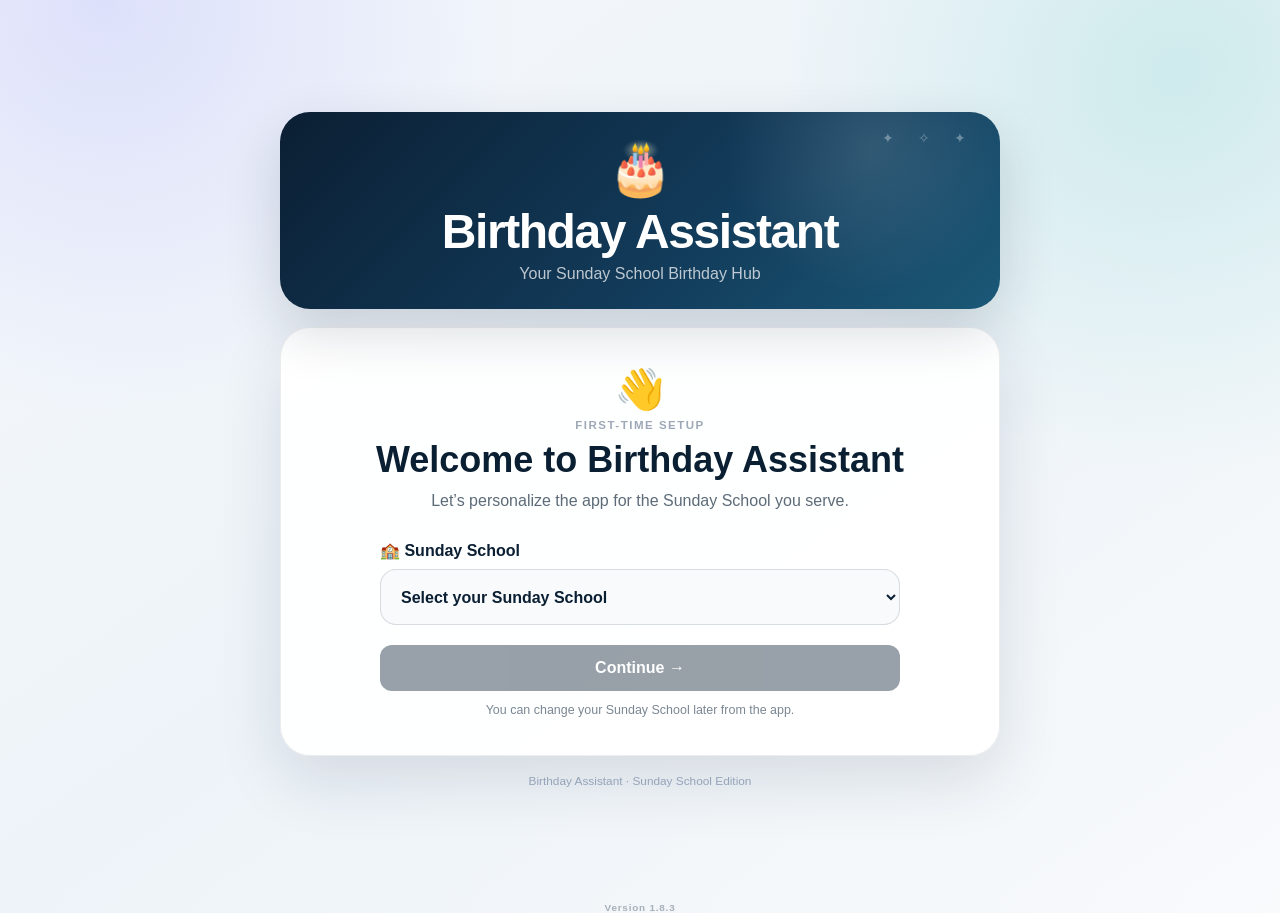
==== commit 614af1c4: "Add files via upload" ====
--- a/index.html
+++ b/index.html
@@ -35,7 +35,7 @@
             <option value="" selected disabled>Select your Sunday School</option>
             <option value="AvaKerolos">Ava Kerolos</option>
             <option value="Malayka">Malayka</option>
-            <option value="AbounFaltaous">Abouna Faltaous</option>
+            <option value="AbounaFaltaous">Abouna Faltaous</option>
           </select>
         </div>
 
@@ -288,7 +288,7 @@
 </div>
 
 
-<div class="app-version" aria-label="App version">V1.8.2 • Step 2B</div>
+<div class="app-version" aria-label="App version">V1.8.2 • Step 2B Final</div>
 
 </main>
 
@@ -370,6 +370,9 @@
   };
 </script>
 
-  <script src="app.js?v=1.8.2"></script>
+  <script src="app.js?v=1.8.2b-final"></script>
+
+<div id="appVersion" class="app-version" aria-label="App version">Version 1.8.3</div>
+
 </body>
 </html>
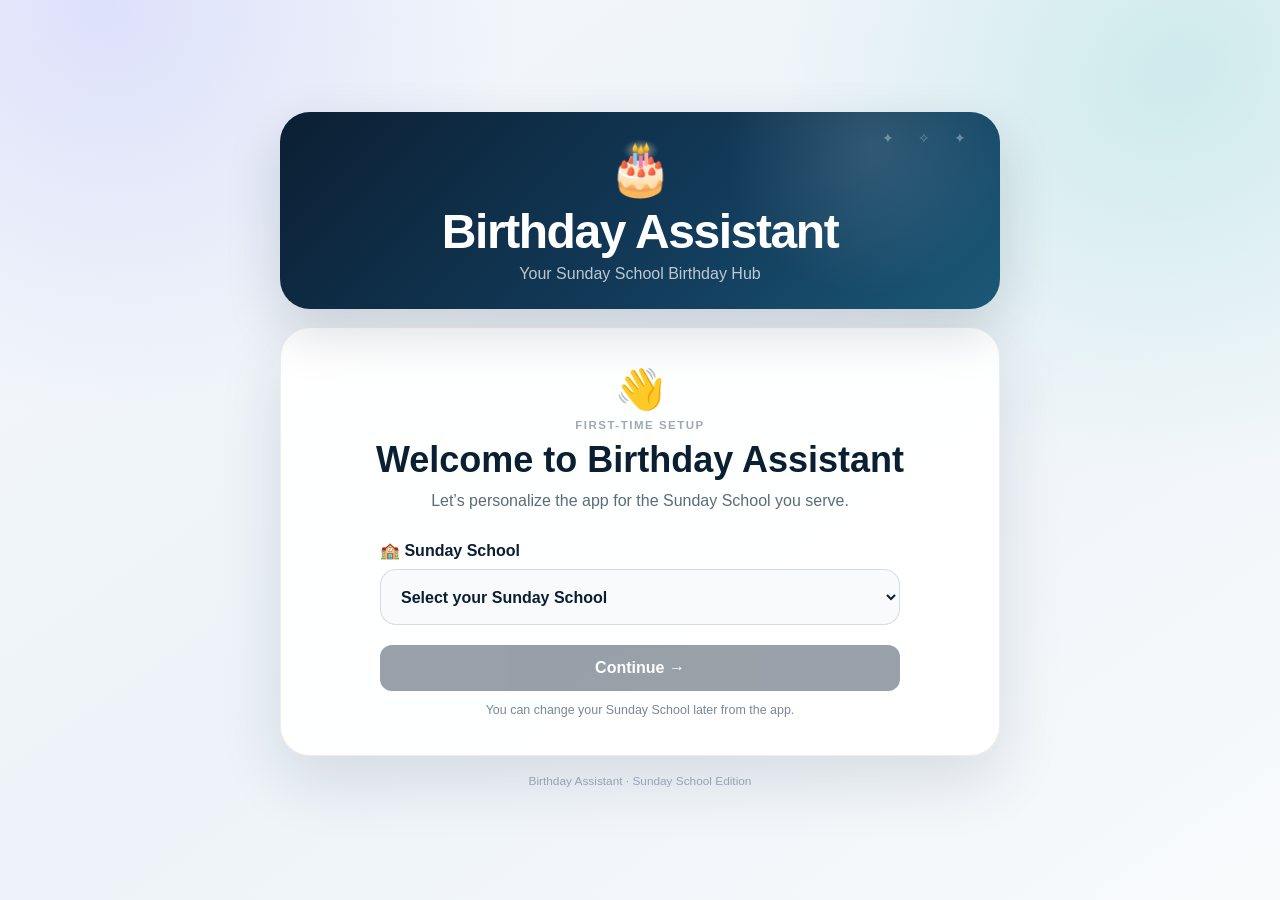
==== commit fff55cac: "Add files via upload" ====
--- a/index.html
+++ b/index.html
@@ -288,7 +288,7 @@
 </div>
 
 
-<div class="app-version" aria-label="App version">V1.8.2 • Step 2B Final</div>
+<div class="app-version" aria-label="App version">V1.8.3 • Step 2B Final</div>
 
 </main>
 
@@ -370,9 +370,8 @@
   };
 </script>
 
-  <script src="app.js?v=1.8.2b-final"></script>
-
-<div id="appVersion" class="app-version" aria-label="App version">Version 1.8.3</div>
+  <script src="app.js?v=1.8.3-final"></script>
+
 
 </body>
 </html>
